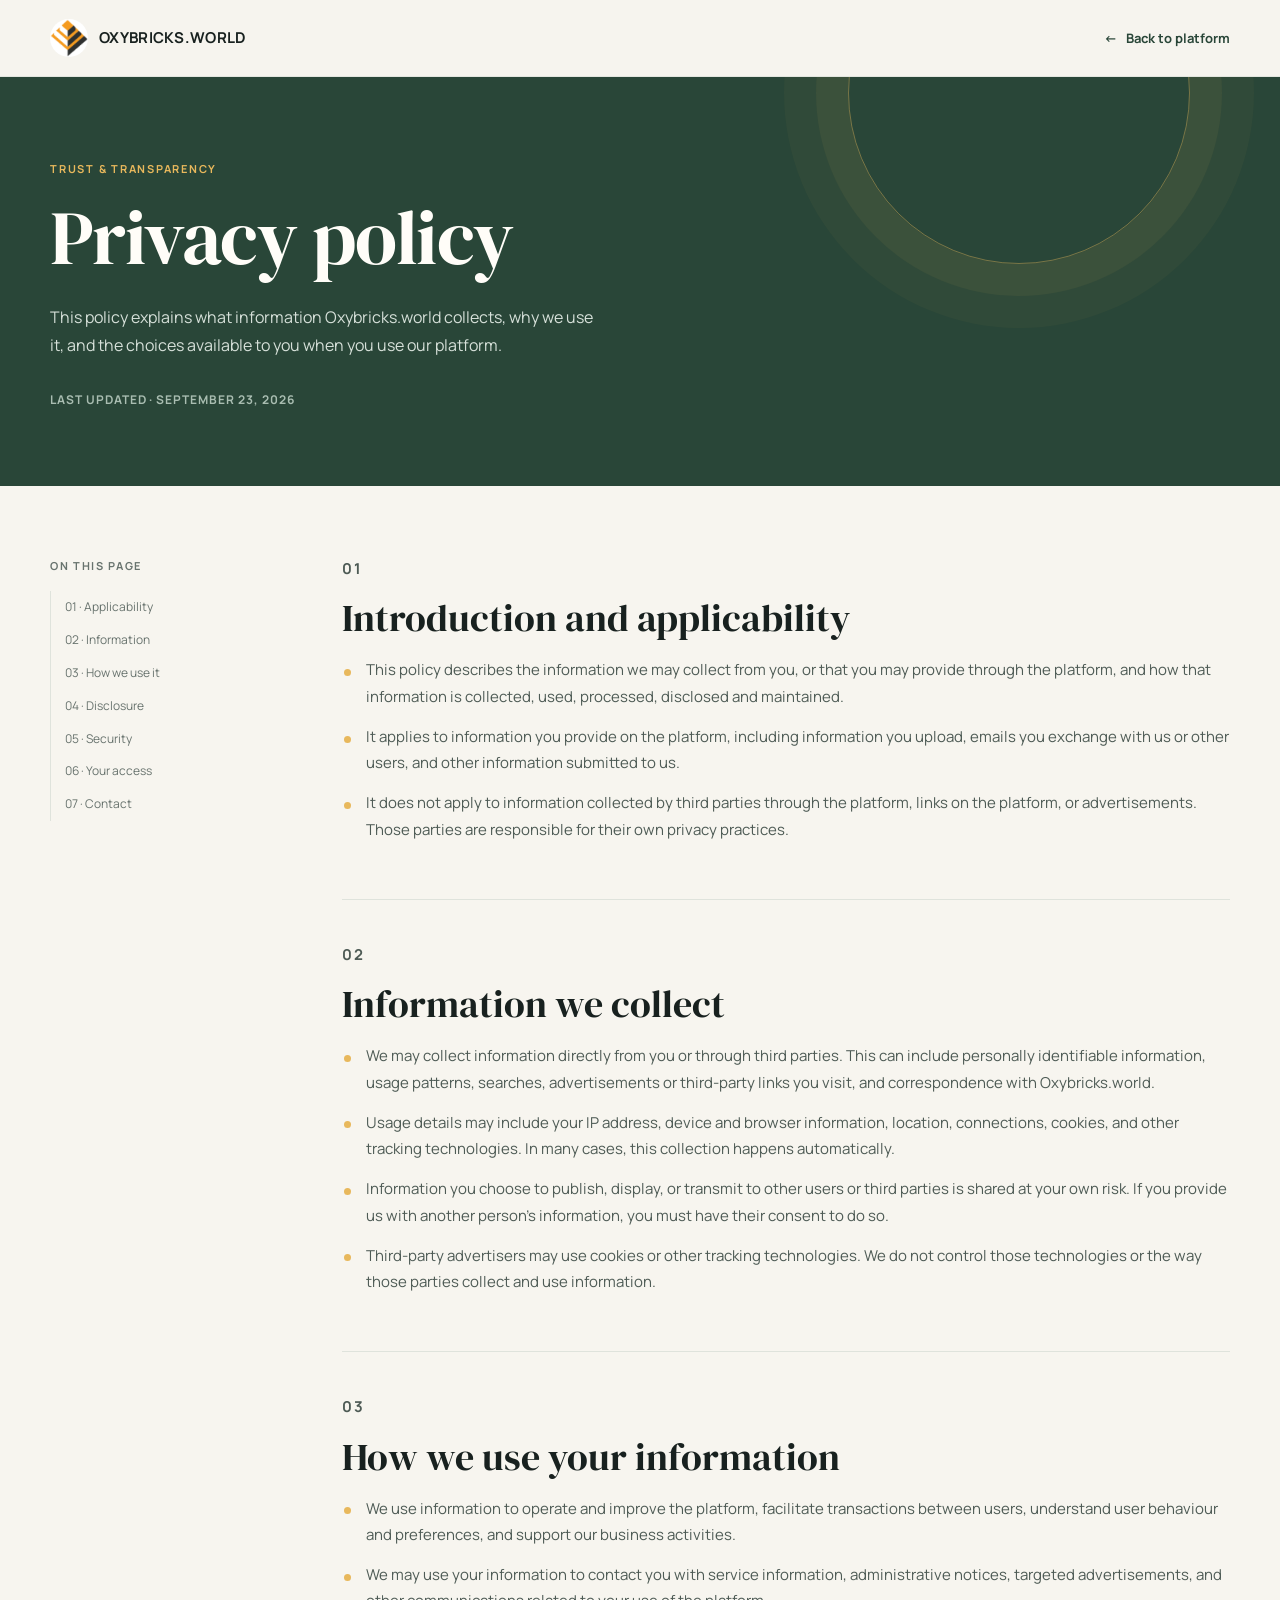
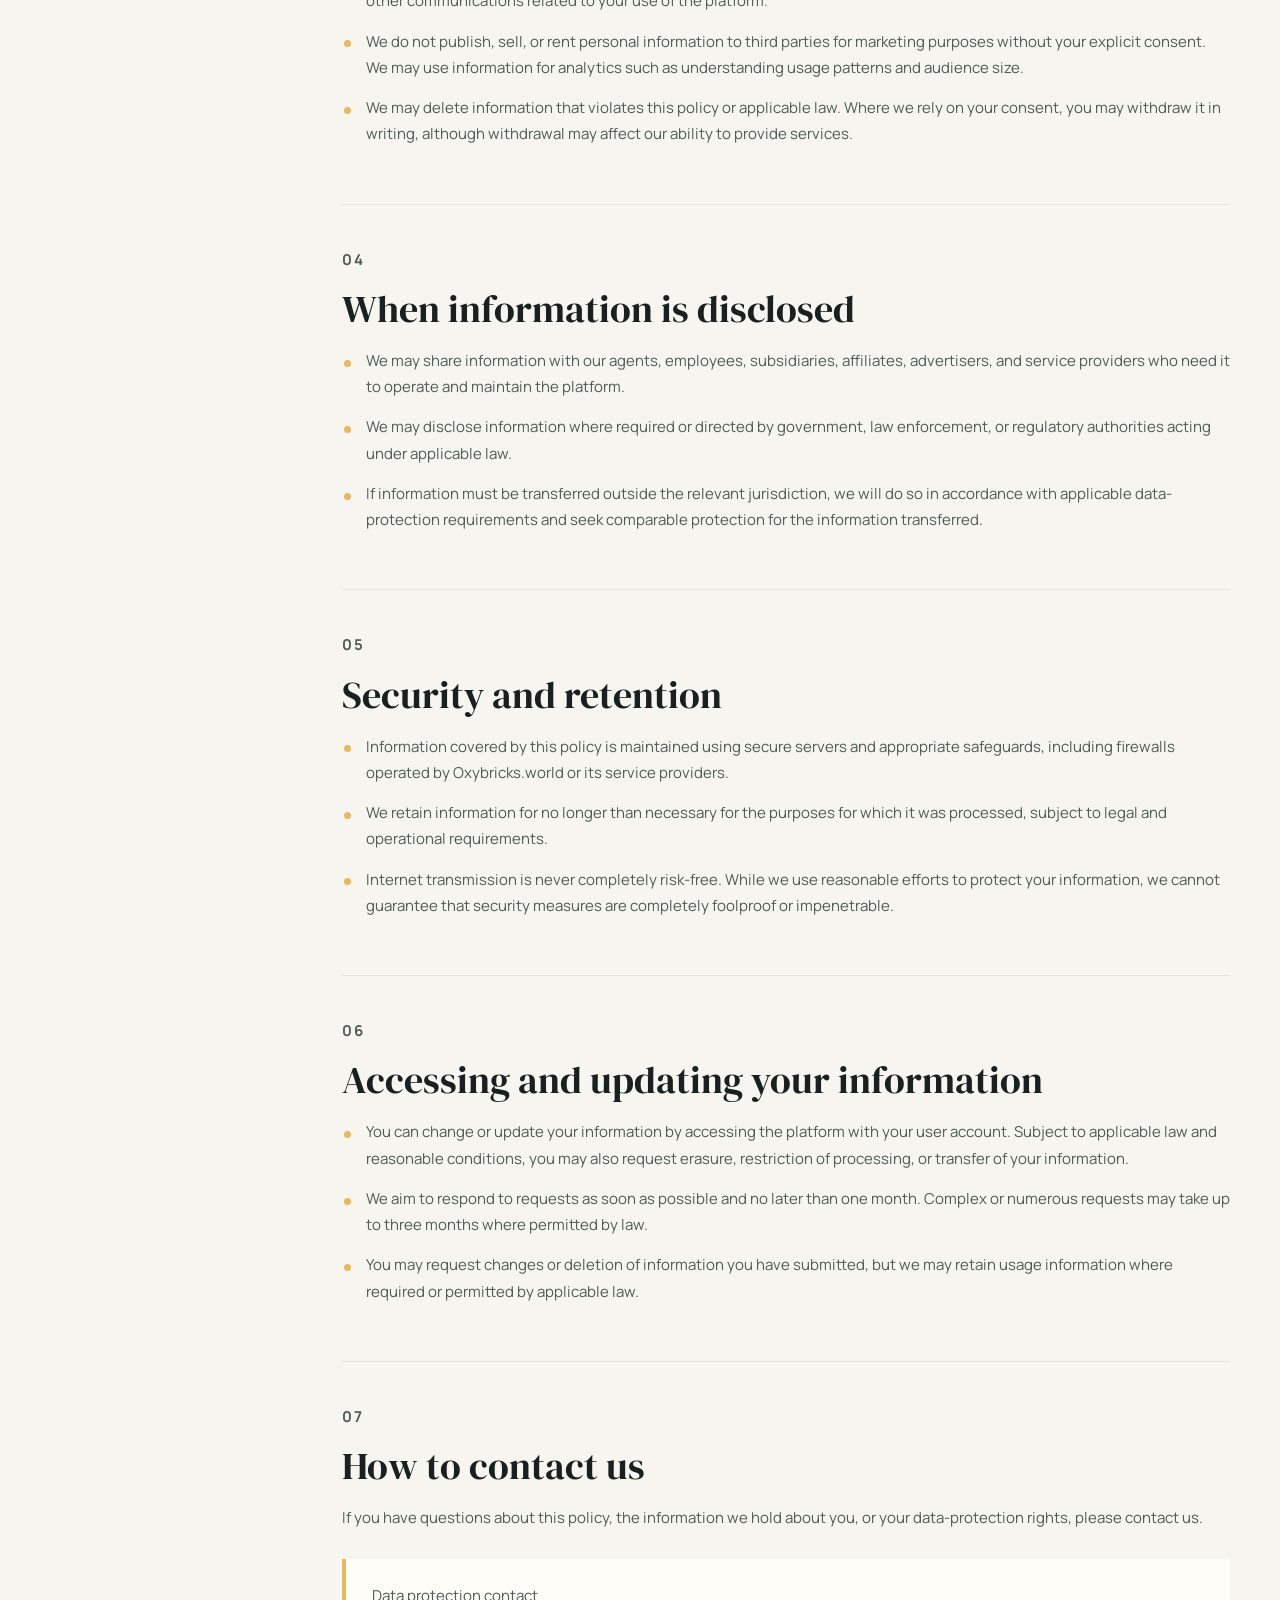
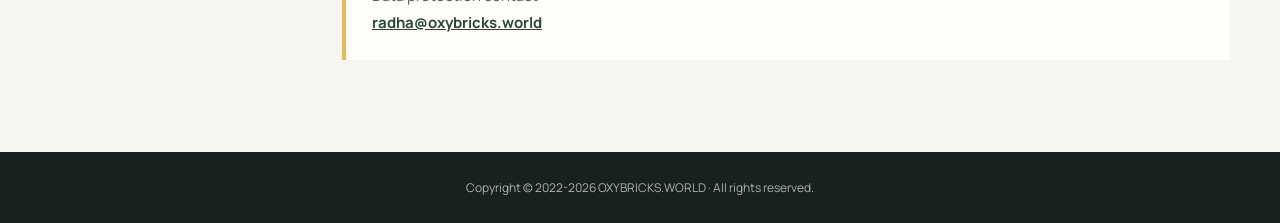
==== privacy-policy.html @ e38b137b "privacy policy updated" ====
<!doctype html><html lang="en"><head><meta charset="utf-8"><meta name="viewport" content="width=device-width,initial-scale=1"><meta name="description" content="Privacy policy for the OXYBRICKS.WORLD real-estate platform"><meta name="author" content="OXYBRICKS.WORLD"><title>Privacy Policy | Oxybricks.world</title><link rel="icon" href="favicon.ico" type="image/x-icon"><link rel="preconnect" href="https://fonts.googleapis.com"><link rel="preconnect" href="https://fonts.gstatic.com" crossorigin><link href="https://fonts.googleapis.com/css2?family=DM+Serif+Display&family=Manrope:wght@400;500;600;700&display=swap" rel="stylesheet"><style>:root {
      --ink: #18211f;
      --muted: #68736e;
      --paper: #f7f5ef;
      --card: #fffdf8;
      --line: #dfe3dc;
      --moss: #3f6754;
      --moss-dark: #294638;
      --sun: #e8b85c;
      --serif: "DM Serif Display", Georgia, serif;
      --sans: "Manrope", "Segoe UI", sans-serif;
    }

    * { box-sizing: border-box; }
    html { scroll-behavior: smooth; }
    body {
      margin: 0;
      background: var(--paper);
      color: var(--ink);
      font-family: var(--sans);
      line-height: 1.75;
    }
    a { color: inherit; }
    .site-header {
      border-bottom: 1px solid rgba(223, 227, 220, .8);
      background: rgba(247, 245, 239, .94);
    }
    .header-inner {
      width: min(1180px, calc(100% - 40px));
      min-height: 76px;
      margin: auto;
      display: flex;
      align-items: center;
      justify-content: space-between;
      gap: 24px;
    }
    .brand {
      display: inline-flex;
      align-items: center;
      gap: 11px;
      text-decoration: none;
      font-size: 15px;
      font-weight: 700;
      letter-spacing: .02em;
    }
    .brand img { width: 38px; height: 38px; border-radius: 50%; object-fit: cover; }
    .back-link {
      color: var(--moss-dark);
      font-size: 13px;
      font-weight: 700;
      text-decoration: none;
    }
    .back-link::before { content: "←"; margin-right: 9px; }
    .hero {
      position: relative;
      overflow: hidden;
      background: var(--moss-dark);
      color: #fffdf8;
    }
    .hero::after {
      content: "";
      position: absolute;
      width: 340px;
      height: 340px;
      right: 7%;
      top: -155px;
      border: 1px solid rgba(232, 184, 92, .42);
      border-radius: 50%;
      box-shadow: 0 0 0 32px rgba(232, 184, 92, .06), 0 0 0 64px rgba(232, 184, 92, .04);
    }
    .hero-inner { width: min(1180px, calc(100% - 40px)); margin: auto; padding: 82px 0 76px; position: relative; z-index: 1; }
    .eyebrow { margin: 0 0 18px; color: var(--sun); font-size: 11px; font-weight: 700; letter-spacing: .16em; text-transform: uppercase; }
    h1, h2 { font-family: var(--serif); font-weight: 400; line-height: 1.08; }
    h1 { max-width: 660px; margin: 0; font-size: clamp(44px, 6vw, 78px); letter-spacing: -.02em; }
    .hero-copy { max-width: 550px; margin: 24px 0 0; color: #d6e0d9; font-size: 16px; }
    .updated { margin: 30px 0 0; color: #a9bdb1; font-size: 12px; font-weight: 700; letter-spacing: .08em; text-transform: uppercase; }
    .layout { width: min(1180px, calc(100% - 40px)); margin: 0 auto; padding: 70px 0 92px; display: grid; grid-template-columns: 220px minmax(0, 1fr); gap: 72px; align-items: start; }
    .contents { position: sticky; top: 28px; }
    .contents-label { margin: 0 0 16px; color: var(--muted); font-size: 11px; font-weight: 700; letter-spacing: .15em; text-transform: uppercase; }
    .contents a { display: block; padding: 8px 0 8px 14px; border-left: 1px solid var(--line); color: var(--muted); font-size: 12px; line-height: 1.4; text-decoration: none; }
    .contents a:hover, .contents a:focus { border-color: var(--sun); color: var(--ink); }
    .policy-intro { margin: 0 0 32px; max-width: 720px; color: var(--muted); font-size: 16px; }
    .policy-section { padding: 0 0 42px; margin: 0 0 42px; border-bottom: 1px solid var(--line); scroll-margin-top: 24px; }
    .policy-section:last-child { padding-bottom: 0; margin-bottom: 0; border-bottom: 0; }
    .section-number { margin: 0 0 10px; color: var(--moss); font-size: 12px; font-weight: 700; letter-spacing: .12em; }
    h2 { margin: 0 0 18px; font-size: clamp(28px, 3vw, 38px); }
    .policy-section p { margin: 0 0 16px; color: #4e5b55; font-size: 15px; }
    .policy-section p:last-child { margin-bottom: 0; }
    .policy-section ul { margin: 0; padding: 0; list-style: none; }
    .policy-section li { position: relative; margin: 0 0 14px; padding-left: 24px; color: #4e5b55; font-size: 15px; }
    .policy-section li::before { content: ""; position: absolute; left: 2px; top: .78em; width: 7px; height: 7px; border-radius: 50%; background: var(--sun); }
    .contact-panel { margin-top: 28px; padding: 24px 26px; border-left: 4px solid var(--sun); background: var(--card); }
    .contact-panel p { margin: 0; }
    .contact-panel a { color: var(--moss-dark); font-weight: 700; }
    footer { padding: 25px 20px; background: var(--ink); color: #a9b5ad; text-align: center; font-size: 12px; }
    @media (max-width: 760px) {
      .header-inner, .hero-inner, .layout { width: min(100% - 32px, 620px); }
      .header-inner { min-height: 68px; }
      .back-link { font-size: 0; }
      .back-link::before { font-size: 18px; margin: 0; }
      .hero-inner { padding: 62px 0 58px; }
      .hero::after { right: -190px; }
      .layout { display: block; padding: 48px 0 68px; }
      .contents { position: static; margin-bottom: 44px; padding-bottom: 20px; border-bottom: 1px solid var(--line); }
      .contents a { display: inline-block; width: 50%; border-left: 0; padding: 6px 12px 6px 0; }
      h1 { font-size: 52px; }
    }</style></head><body><header class="site-header"><div class="header-inner"><a class="brand" href="index.html"><img src="favicon.ico" alt="">OXYBRICKS.WORLD</a> <a class="back-link" href="index.html">Back to platform</a></div></header><section class="hero"><div class="hero-inner"><p class="eyebrow">Trust &amp; transparency</p><h1>Privacy policy</h1><p class="hero-copy">This policy explains what information Oxybricks.world collects, why we use it, and the choices available to you when you use our platform.</p><p class="updated">Last updated · September 23, 2026</p></div></section><main class="layout"><nav class="contents" aria-label="Privacy policy sections"><p class="contents-label">On this page</p><a href="#introduction">01 · Applicability</a> <a href="#collection">02 · Information</a> <a href="#use">03 · How we use it</a> <a href="#disclosure">04 · Disclosure</a> <a href="#security">05 · Security</a> <a href="#access">06 · Your access</a> <a href="#contact">07 · Contact</a></nav><article><section class="policy-section" id="introduction"><p class="section-number">01</p><h2>Introduction and applicability</h2><ul><li>This policy describes the information we may collect from you, or that you may provide through the platform, and how that information is collected, used, processed, disclosed and maintained.</li><li>It applies to information you provide on the platform, including information you upload, emails you exchange with us or other users, and other information submitted to us.</li><li>It does not apply to information collected by third parties through the platform, links on the platform, or advertisements. Those parties are responsible for their own privacy practices.</li></ul></section><section class="policy-section" id="collection"><p class="section-number">02</p><h2>Information we collect</h2><ul><li>We may collect information directly from you or through third parties. This can include personally identifiable information, usage patterns, searches, advertisements or third-party links you visit, and correspondence with Oxybricks.world.</li><li>Usage details may include your IP address, device and browser information, location, connections, cookies, and other tracking technologies. In many cases, this collection happens automatically.</li><li>Information you choose to publish, display, or transmit to other users or third parties is shared at your own risk. If you provide us with another person’s information, you must have their consent to do so.</li><li>Third-party advertisers may use cookies or other tracking technologies. We do not control those technologies or the way those parties collect and use information.</li></ul></section><section class="policy-section" id="use"><p class="section-number">03</p><h2>How we use your information</h2><ul><li>We use information to operate and improve the platform, facilitate transactions between users, understand user behaviour and preferences, and support our business activities.</li><li>We may use your information to contact you with service information, administrative notices, targeted advertisements, and other communications related to your use of the platform.</li><li>We do not publish, sell, or rent personal information to third parties for marketing purposes without your explicit consent. We may use information for analytics such as understanding usage patterns and audience size.</li><li>We may delete information that violates this policy or applicable law. Where we rely on your consent, you may withdraw it in writing, although withdrawal may affect our ability to provide services.</li></ul></section><section class="policy-section" id="disclosure"><p class="section-number">04</p><h2>When information is disclosed</h2><ul><li>We may share information with our agents, employees, subsidiaries, affiliates, advertisers, and service providers who need it to operate and maintain the platform.</li><li>We may disclose information where required or directed by government, law enforcement, or regulatory authorities acting under applicable law.</li><li>If information must be transferred outside the relevant jurisdiction, we will do so in accordance with applicable data-protection requirements and seek comparable protection for the information transferred.</li></ul></section><section class="policy-section" id="security"><p class="section-number">05</p><h2>Security and retention</h2><ul><li>Information covered by this policy is maintained using secure servers and appropriate safeguards, including firewalls operated by Oxybricks.world or its service providers.</li><li>We retain information for no longer than necessary for the purposes for which it was processed, subject to legal and operational requirements.</li><li>Internet transmission is never completely risk-free. While we use reasonable efforts to protect your information, we cannot guarantee that security measures are completely foolproof or impenetrable.</li></ul></section><section class="policy-section" id="access"><p class="section-number">06</p><h2>Accessing and updating your information</h2><ul><li>You can change or update your information by accessing the platform with your user account. Subject to applicable law and reasonable conditions, you may also request erasure, restriction of processing, or transfer of your information.</li><li>We aim to respond to requests as soon as possible and no later than one month. Complex or numerous requests may take up to three months where permitted by law.</li><li>You may request changes or deletion of information you have submitted, but we may retain usage information where required or permitted by applicable law.</li></ul></section><section class="policy-section" id="contact"><p class="section-number">07</p><h2>How to contact us</h2><p>If you have questions about this policy, the information we hold about you, or your data-protection rights, please contact us.</p><div class="contact-panel"><p>Data protection contact<br><a href="mailto:radha@oxybricks.world">radha@oxybricks.world</a></p></div></section></article></main><footer>Copyright &copy; 2022-2026 OXYBRICKS.WORLD · All rights reserved.</footer></body></html>
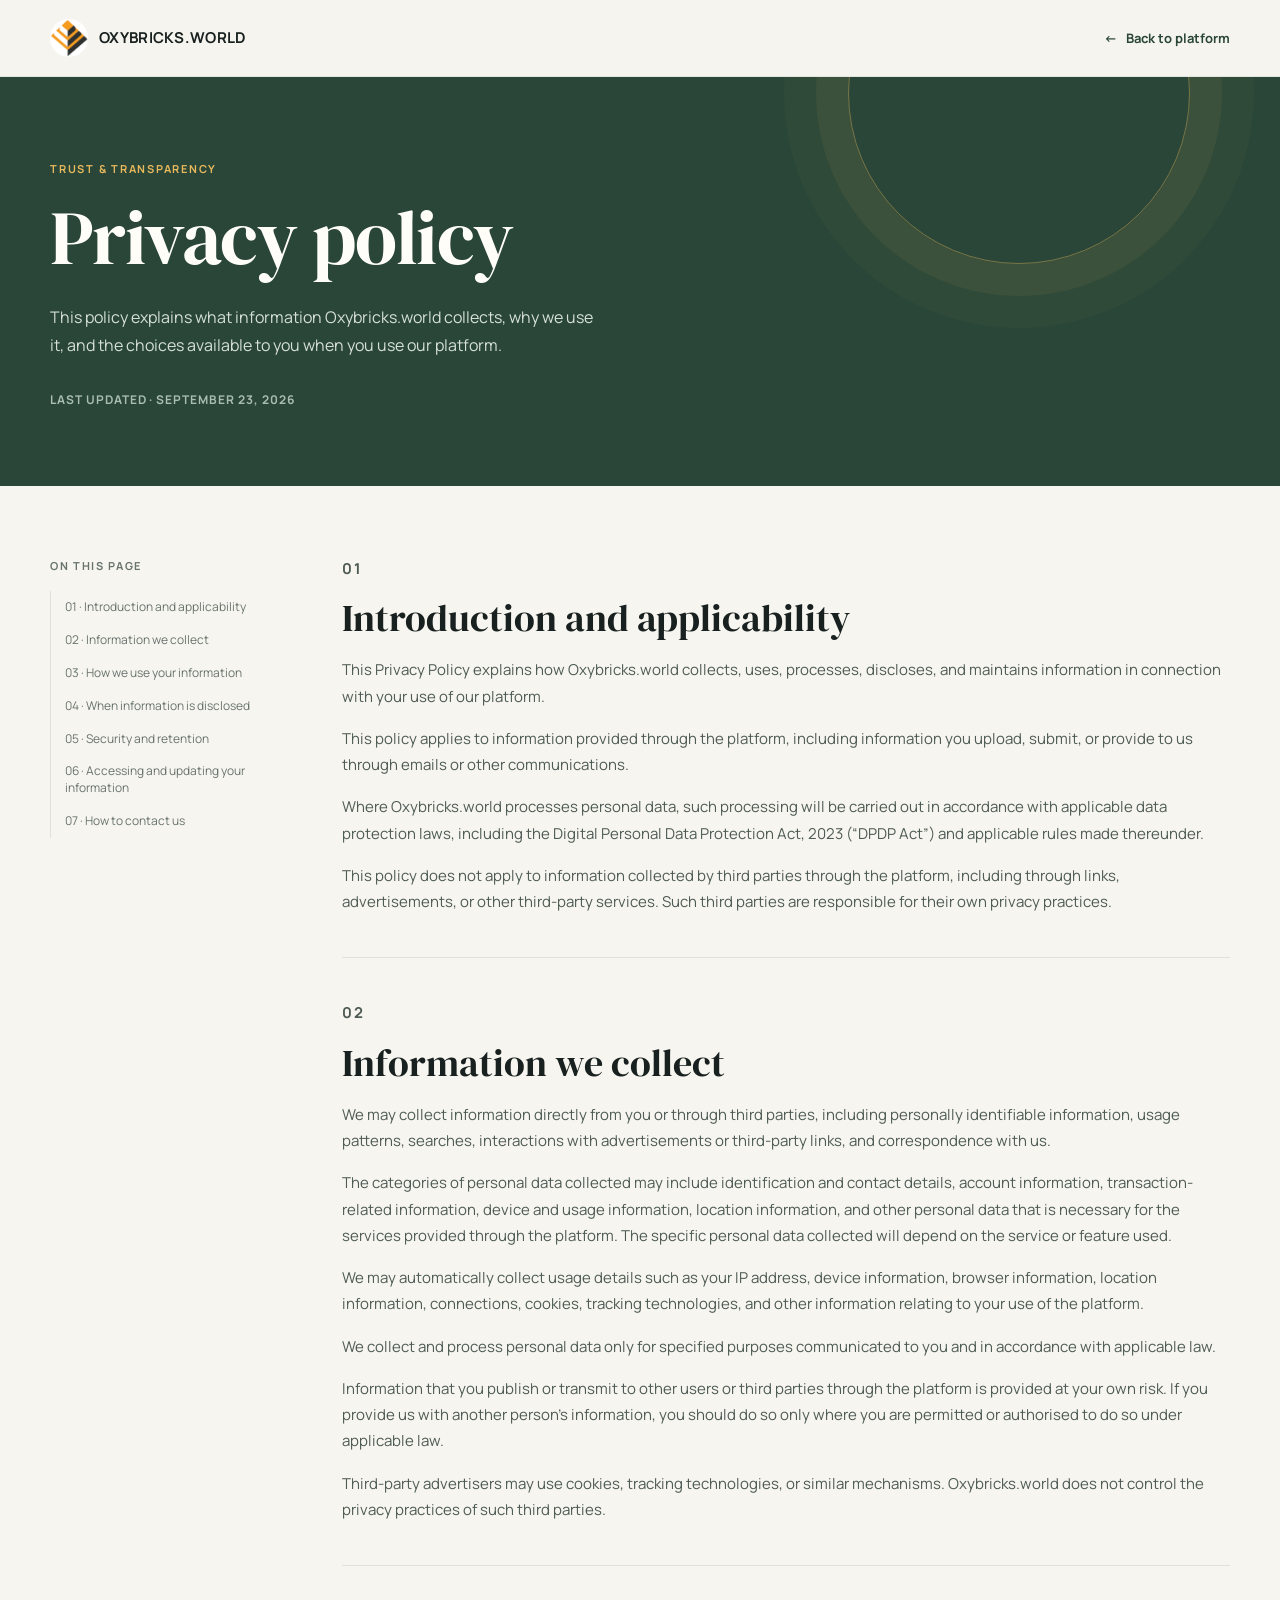
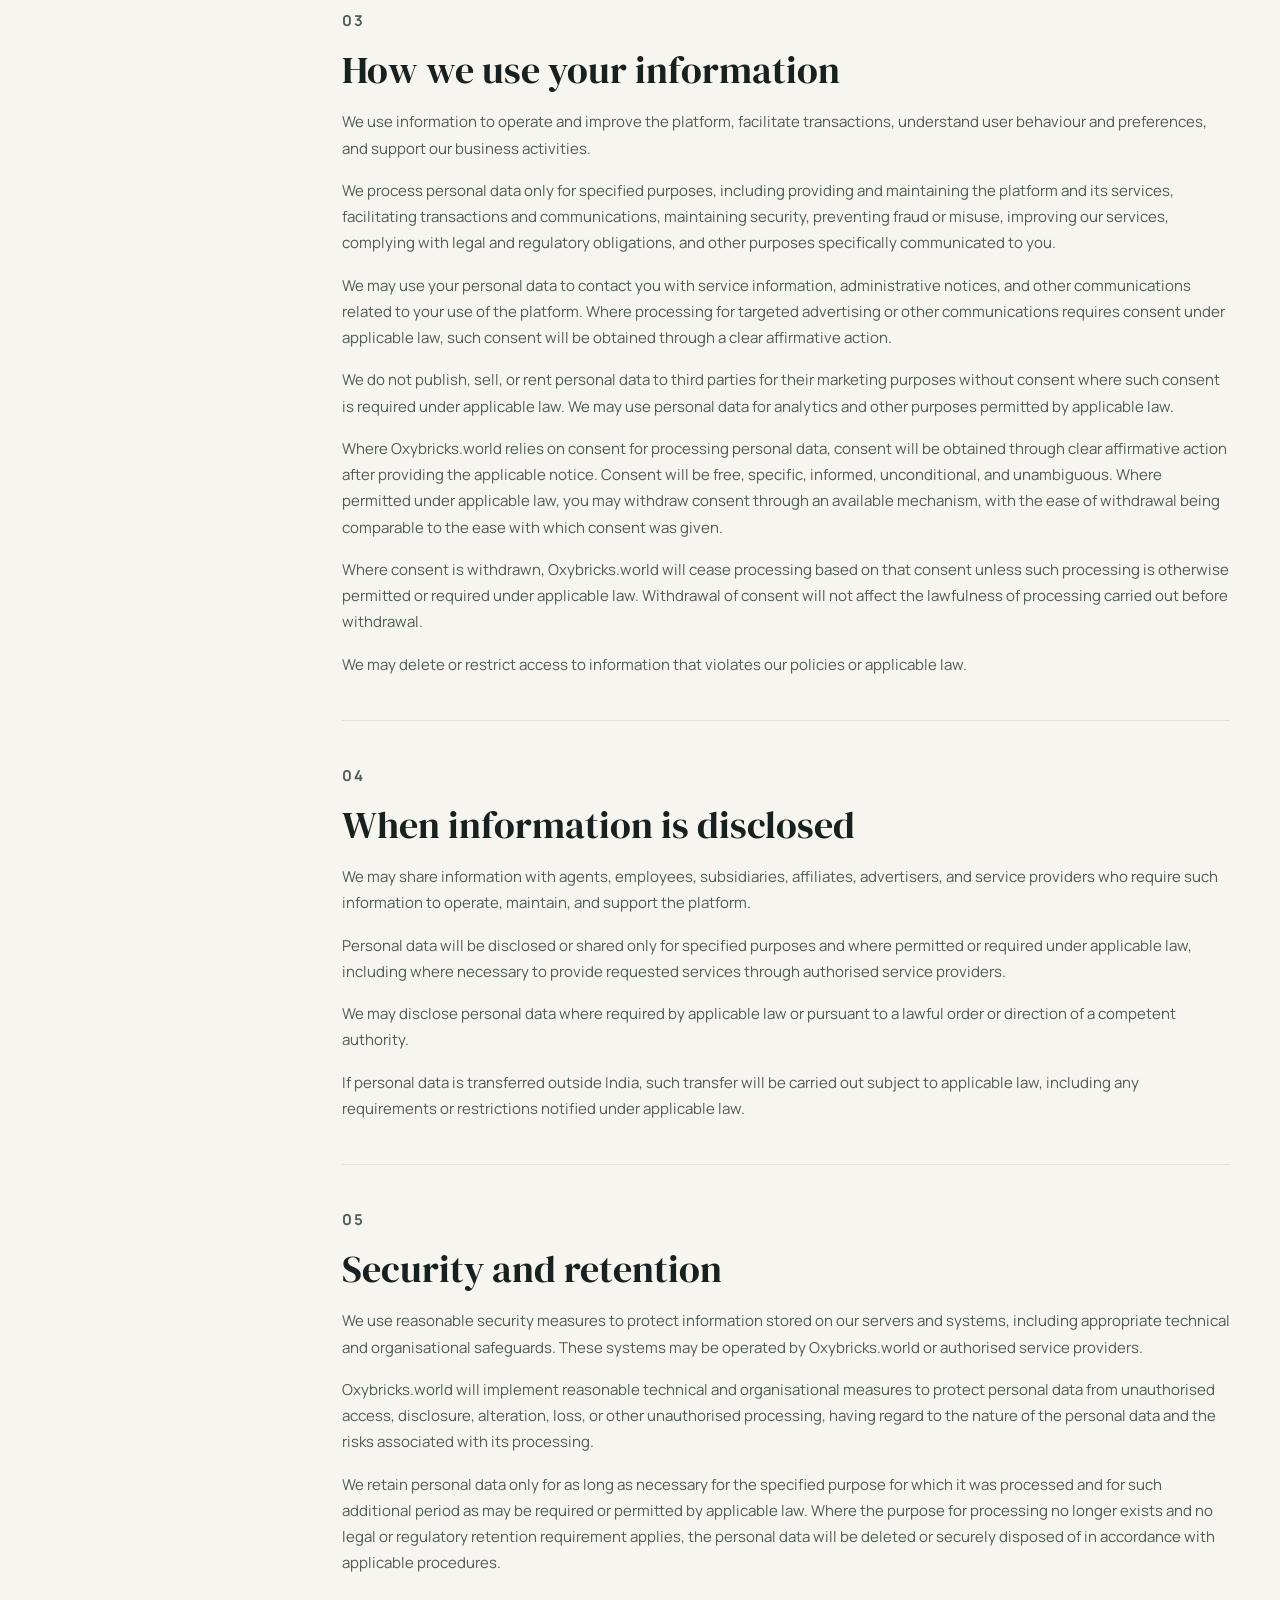
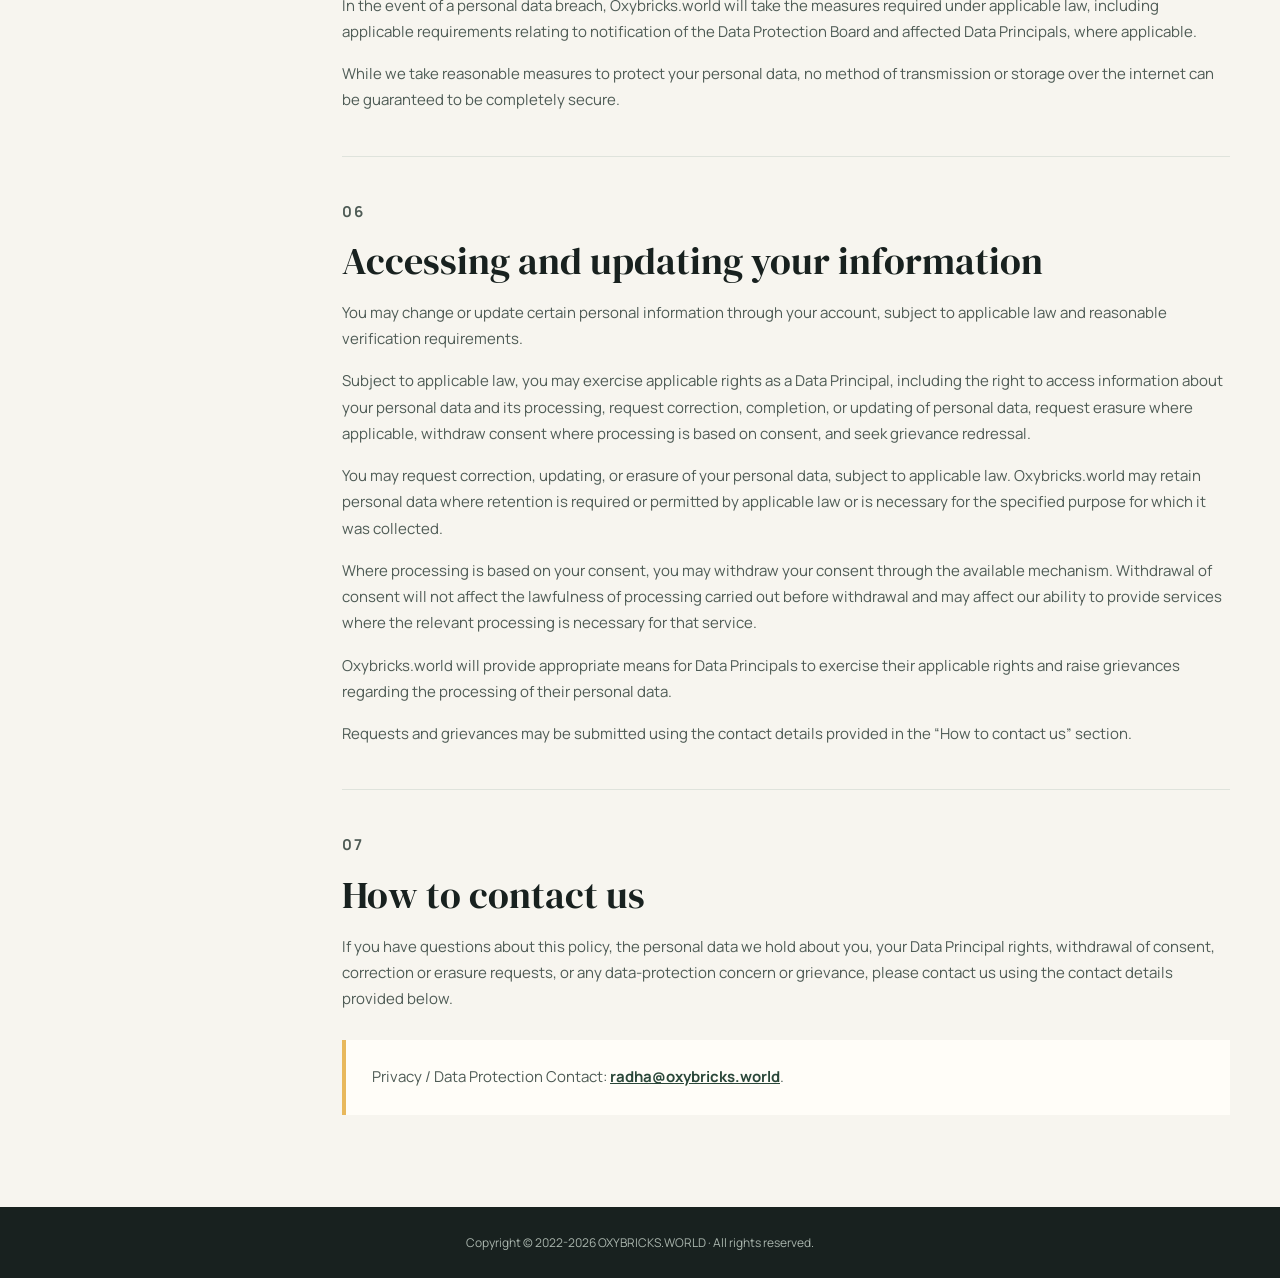
==== commit ca6db613: "privacy policy updated" ====
--- a/privacy-policy.html
+++ b/privacy-policy.html
@@ -104,4 +104,4 @@
       .contents { position: static; margin-bottom: 44px; padding-bottom: 20px; border-bottom: 1px solid var(--line); }
       .contents a { display: inline-block; width: 50%; border-left: 0; padding: 6px 12px 6px 0; }
       h1 { font-size: 52px; }
-    }</style></head><body><header class="site-header"><div class="header-inner"><a class="brand" href="index.html"><img src="favicon.ico" alt="">OXYBRICKS.WORLD</a> <a class="back-link" href="index.html">Back to platform</a></div></header><section class="hero"><div class="hero-inner"><p class="eyebrow">Trust &amp; transparency</p><h1>Privacy policy</h1><p class="hero-copy">This policy explains what information Oxybricks.world collects, why we use it, and the choices available to you when you use our platform.</p><p class="updated">Last updated · September 23, 2026</p></div></section><main class="layout"><nav class="contents" aria-label="Privacy policy sections"><p class="contents-label">On this page</p><a href="#introduction">01 · Applicability</a> <a href="#collection">02 · Information</a> <a href="#use">03 · How we use it</a> <a href="#disclosure">04 · Disclosure</a> <a href="#security">05 · Security</a> <a href="#access">06 · Your access</a> <a href="#contact">07 · Contact</a></nav><article><section class="policy-section" id="introduction"><p class="section-number">01</p><h2>Introduction and applicability</h2><ul><li>This policy describes the information we may collect from you, or that you may provide through the platform, and how that information is collected, used, processed, disclosed and maintained.</li><li>It applies to information you provide on the platform, including information you upload, emails you exchange with us or other users, and other information submitted to us.</li><li>It does not apply to information collected by third parties through the platform, links on the platform, or advertisements. Those parties are responsible for their own privacy practices.</li></ul></section><section class="policy-section" id="collection"><p class="section-number">02</p><h2>Information we collect</h2><ul><li>We may collect information directly from you or through third parties. This can include personally identifiable information, usage patterns, searches, advertisements or third-party links you visit, and correspondence with Oxybricks.world.</li><li>Usage details may include your IP address, device and browser information, location, connections, cookies, and other tracking technologies. In many cases, this collection happens automatically.</li><li>Information you choose to publish, display, or transmit to other users or third parties is shared at your own risk. If you provide us with another person’s information, you must have their consent to do so.</li><li>Third-party advertisers may use cookies or other tracking technologies. We do not control those technologies or the way those parties collect and use information.</li></ul></section><section class="policy-section" id="use"><p class="section-number">03</p><h2>How we use your information</h2><ul><li>We use information to operate and improve the platform, facilitate transactions between users, understand user behaviour and preferences, and support our business activities.</li><li>We may use your information to contact you with service information, administrative notices, targeted advertisements, and other communications related to your use of the platform.</li><li>We do not publish, sell, or rent personal information to third parties for marketing purposes without your explicit consent. We may use information for analytics such as understanding usage patterns and audience size.</li><li>We may delete information that violates this policy or applicable law. Where we rely on your consent, you may withdraw it in writing, although withdrawal may affect our ability to provide services.</li></ul></section><section class="policy-section" id="disclosure"><p class="section-number">04</p><h2>When information is disclosed</h2><ul><li>We may share information with our agents, employees, subsidiaries, affiliates, advertisers, and service providers who need it to operate and maintain the platform.</li><li>We may disclose information where required or directed by government, law enforcement, or regulatory authorities acting under applicable law.</li><li>If information must be transferred outside the relevant jurisdiction, we will do so in accordance with applicable data-protection requirements and seek comparable protection for the information transferred.</li></ul></section><section class="policy-section" id="security"><p class="section-number">05</p><h2>Security and retention</h2><ul><li>Information covered by this policy is maintained using secure servers and appropriate safeguards, including firewalls operated by Oxybricks.world or its service providers.</li><li>We retain information for no longer than necessary for the purposes for which it was processed, subject to legal and operational requirements.</li><li>Internet transmission is never completely risk-free. While we use reasonable efforts to protect your information, we cannot guarantee that security measures are completely foolproof or impenetrable.</li></ul></section><section class="policy-section" id="access"><p class="section-number">06</p><h2>Accessing and updating your information</h2><ul><li>You can change or update your information by accessing the platform with your user account. Subject to applicable law and reasonable conditions, you may also request erasure, restriction of processing, or transfer of your information.</li><li>We aim to respond to requests as soon as possible and no later than one month. Complex or numerous requests may take up to three months where permitted by law.</li><li>You may request changes or deletion of information you have submitted, but we may retain usage information where required or permitted by applicable law.</li></ul></section><section class="policy-section" id="contact"><p class="section-number">07</p><h2>How to contact us</h2><p>If you have questions about this policy, the information we hold about you, or your data-protection rights, please contact us.</p><div class="contact-panel"><p>Data protection contact<br><a href="mailto:radha@oxybricks.world">radha@oxybricks.world</a></p></div></section></article></main><footer>Copyright &copy; 2022-2026 OXYBRICKS.WORLD · All rights reserved.</footer></body></html>+    }</style></head><body><header class="site-header"><div class="header-inner"><a class="brand" href="index.html"><img src="favicon.ico" alt="">OXYBRICKS.WORLD</a> <a class="back-link" href="index.html">Back to platform</a></div></header><section class="hero"><div class="hero-inner"><p class="eyebrow">Trust &amp; transparency</p><h1>Privacy policy</h1><p class="hero-copy">This policy explains what information Oxybricks.world collects, why we use it, and the choices available to you when you use our platform.</p><p class="updated">Last updated · September 23, 2026</p></div></section><main class="layout"><nav class="contents" aria-label="Privacy policy sections"><p class="contents-label">On this page</p><a href="#introduction">01 · Introduction and applicability</a> <a href="#collection">02 · Information we collect</a> <a href="#use">03 · How we use your information</a> <a href="#disclosure">04 · When information is disclosed</a> <a href="#security">05 · Security and retention</a> <a href="#access">06 · Accessing and updating your information</a> <a href="#contact">07 · How to contact us</a></nav><article><section class="policy-section" id="introduction"><p class="section-number">01</p><h2>Introduction and applicability</h2><p>This Privacy Policy explains how Oxybricks.world collects, uses, processes, discloses, and maintains information in connection with your use of our platform.</p><p>This policy applies to information provided through the platform, including information you upload, submit, or provide to us through emails or other communications.</p><p>Where Oxybricks.world processes personal data, such processing will be carried out in accordance with applicable data protection laws, including the Digital Personal Data Protection Act, 2023 (“DPDP Act”) and applicable rules made thereunder.</p><p>This policy does not apply to information collected by third parties through the platform, including through links, advertisements, or other third-party services. Such third parties are responsible for their own privacy practices.</p></section><section class="policy-section" id="collection"><p class="section-number">02</p><h2>Information we collect</h2><p>We may collect information directly from you or through third parties, including personally identifiable information, usage patterns, searches, interactions with advertisements or third-party links, and correspondence with us.</p><p>The categories of personal data collected may include identification and contact details, account information, transaction-related information, device and usage information, location information, and other personal data that is necessary for the services provided through the platform. The specific personal data collected will depend on the service or feature used.</p><p>We may automatically collect usage details such as your IP address, device information, browser information, location information, connections, cookies, tracking technologies, and other information relating to your use of the platform.</p><p>We collect and process personal data only for specified purposes communicated to you and in accordance with applicable law.</p><p>Information that you publish or transmit to other users or third parties through the platform is provided at your own risk. If you provide us with another person's information, you should do so only where you are permitted or authorised to do so under applicable law.</p><p>Third-party advertisers may use cookies, tracking technologies, or similar mechanisms. Oxybricks.world does not control the privacy practices of such third parties.</p></section><section class="policy-section" id="use"><p class="section-number">03</p><h2>How we use your information</h2><p>We use information to operate and improve the platform, facilitate transactions, understand user behaviour and preferences, and support our business activities.</p><p>We process personal data only for specified purposes, including providing and maintaining the platform and its services, facilitating transactions and communications, maintaining security, preventing fraud or misuse, improving our services, complying with legal and regulatory obligations, and other purposes specifically communicated to you.</p><p>We may use your personal data to contact you with service information, administrative notices, and other communications related to your use of the platform. Where processing for targeted advertising or other communications requires consent under applicable law, such consent will be obtained through a clear affirmative action.</p><p>We do not publish, sell, or rent personal data to third parties for their marketing purposes without consent where such consent is required under applicable law. We may use personal data for analytics and other purposes permitted by applicable law.</p><p>Where Oxybricks.world relies on consent for processing personal data, consent will be obtained through clear affirmative action after providing the applicable notice. Consent will be free, specific, informed, unconditional, and unambiguous. Where permitted under applicable law, you may withdraw consent through an available mechanism, with the ease of withdrawal being comparable to the ease with which consent was given.</p><p>Where consent is withdrawn, Oxybricks.world will cease processing based on that consent unless such processing is otherwise permitted or required under applicable law. Withdrawal of consent will not affect the lawfulness of processing carried out before withdrawal.</p><p>We may delete or restrict access to information that violates our policies or applicable law.</p></section><section class="policy-section" id="disclosure"><p class="section-number">04</p><h2>When information is disclosed</h2><p>We may share information with agents, employees, subsidiaries, affiliates, advertisers, and service providers who require such information to operate, maintain, and support the platform.</p><p>Personal data will be disclosed or shared only for specified purposes and where permitted or required under applicable law, including where necessary to provide requested services through authorised service providers.</p><p>We may disclose personal data where required by applicable law or pursuant to a lawful order or direction of a competent authority.</p><p>If personal data is transferred outside India, such transfer will be carried out subject to applicable law, including any requirements or restrictions notified under applicable law.</p></section><section class="policy-section" id="security"><p class="section-number">05</p><h2>Security and retention</h2><p>We use reasonable security measures to protect information stored on our servers and systems, including appropriate technical and organisational safeguards. These systems may be operated by Oxybricks.world or authorised service providers.</p><p>Oxybricks.world will implement reasonable technical and organisational measures to protect personal data from unauthorised access, disclosure, alteration, loss, or other unauthorised processing, having regard to the nature of the personal data and the risks associated with its processing.</p><p>We retain personal data only for as long as necessary for the specified purpose for which it was processed and for such additional period as may be required or permitted by applicable law. Where the purpose for processing no longer exists and no legal or regulatory retention requirement applies, the personal data will be deleted or securely disposed of in accordance with applicable procedures.</p><p>In the event of a personal data breach, Oxybricks.world will take the measures required under applicable law, including applicable requirements relating to notification of the Data Protection Board and affected Data Principals, where applicable.</p><p>While we take reasonable measures to protect your personal data, no method of transmission or storage over the internet can be guaranteed to be completely secure.</p></section><section class="policy-section" id="access"><p class="section-number">06</p><h2>Accessing and updating your information</h2><p>You may change or update certain personal information through your account, subject to applicable law and reasonable verification requirements.</p><p>Subject to applicable law, you may exercise applicable rights as a Data Principal, including the right to access information about your personal data and its processing, request correction, completion, or updating of personal data, request erasure where applicable, withdraw consent where processing is based on consent, and seek grievance redressal.</p><p>You may request correction, updating, or erasure of your personal data, subject to applicable law. Oxybricks.world may retain personal data where retention is required or permitted by applicable law or is necessary for the specified purpose for which it was collected.</p><p>Where processing is based on your consent, you may withdraw your consent through the available mechanism. Withdrawal of consent will not affect the lawfulness of processing carried out before withdrawal and may affect our ability to provide services where the relevant processing is necessary for that service.</p><p>Oxybricks.world will provide appropriate means for Data Principals to exercise their applicable rights and raise grievances regarding the processing of their personal data.</p><p>Requests and grievances may be submitted using the contact details provided in the “How to contact us” section.</p></section><section class="policy-section" id="contact"><p class="section-number">07</p><h2>How to contact us</h2><p>If you have questions about this policy, the personal data we hold about you, your Data Principal rights, withdrawal of consent, correction or erasure requests, or any data-protection concern or grievance, please contact us using the contact details provided below.</p><div class="contact-panel"><p>Privacy / Data Protection Contact: <a href="mailto:radha@oxybricks.world">radha@oxybricks.world</a>.</p></div></section></article></main><footer>Copyright &copy; 2022-2026 OXYBRICKS.WORLD · All rights reserved.</footer></body></html>
